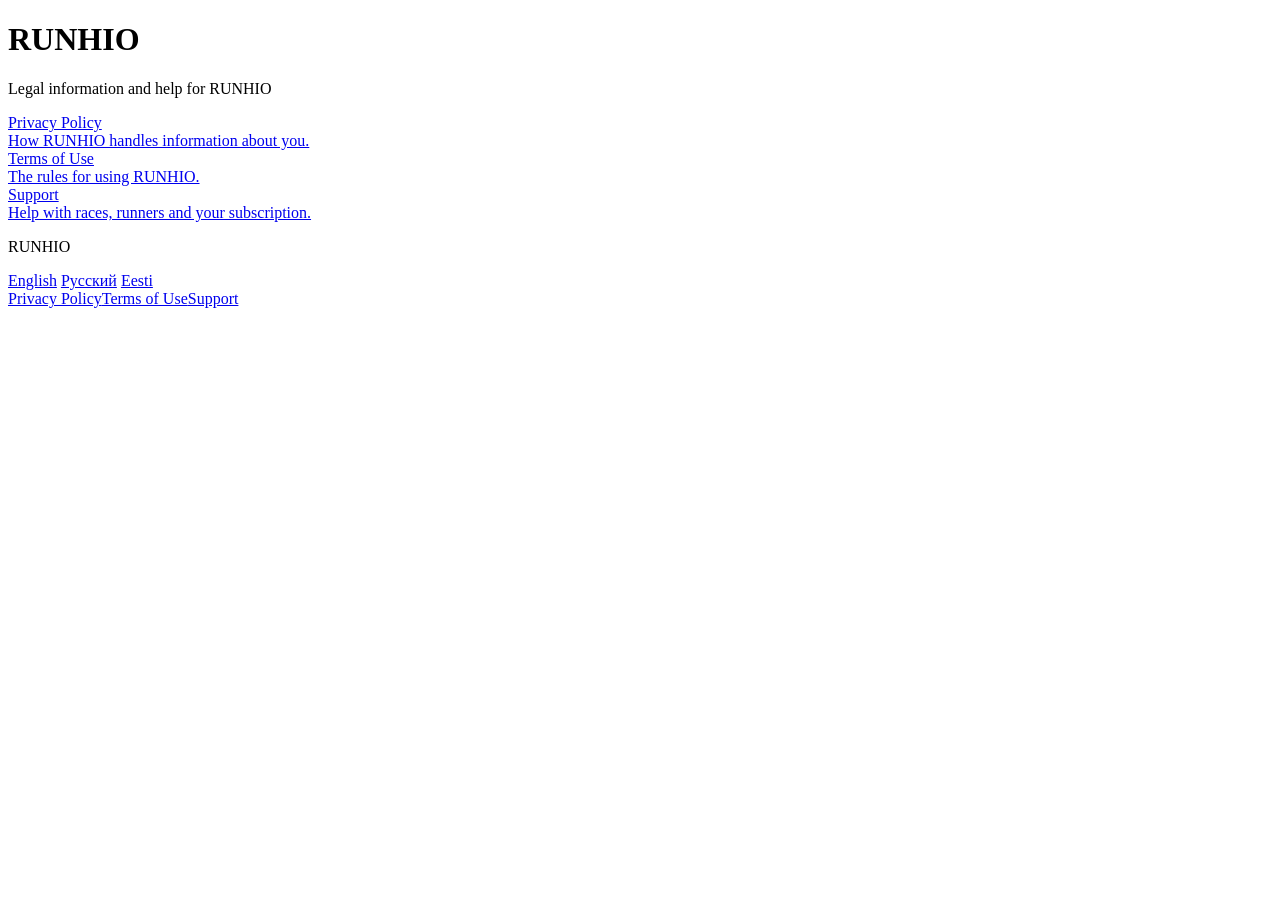
==== index.html @ 65a5cb05 "Publish RUNHIO legal site" ====
<!doctype html><html lang="en"><head><meta charset="utf-8"><meta name="viewport" content="width=device-width, initial-scale=1"><title>RUNHIO — Main page</title><link rel="stylesheet" href="landing.css"></head><body><main class="container"><h1>RUNHIO</h1><p class="subtitle">Legal information and help for RUNHIO</p><a class="card" href="privacy/index.html"><div class="title">Privacy Policy</div><div class="description">How RUNHIO handles information about you.</div></a><a class="card" href="terms/index.html"><div class="title">Terms of Use</div><div class="description">The rules for using RUNHIO.</div></a><a class="card" href="support/index.html"><div class="title">Support</div><div class="description">Help with races, runners and your subscription.</div></a><footer><p>RUNHIO</p><nav class="language-links" aria-label="Language"><a class="current" lang="en" href="index.html">English</a> <a class="" lang="ru" href="ru/index.html">Русский</a> <a class="" lang="et" href="et/index.html">Eesti</a></nav><nav class="navlinks" aria-label="RUNHIO pages"><a href="privacy/index.html">Privacy Policy</a><a href="terms/index.html">Terms of Use</a><a href="support/index.html">Support</a></nav></footer></main></body></html>
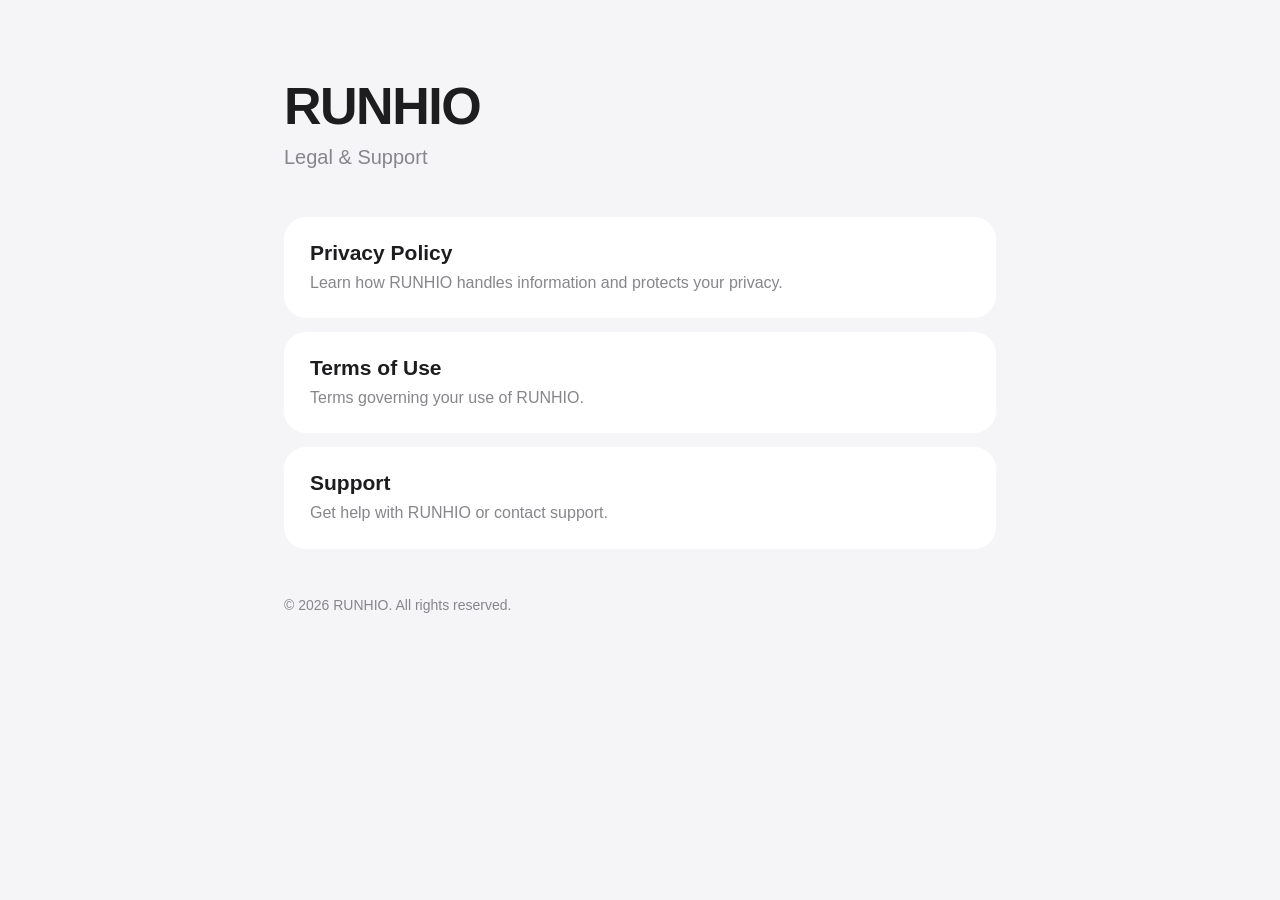
==== commit 97f91234: "Match RUNHIO legal pages to Stayhio layout (English only)" ====
--- a/index.html
+++ b/index.html
@@ -1 +1,123 @@
-<!doctype html><html lang="en"><head><meta charset="utf-8"><meta name="viewport" content="width=device-width, initial-scale=1"><title>RUNHIO — Main page</title><link rel="stylesheet" href="landing.css"></head><body><main class="container"><h1>RUNHIO</h1><p class="subtitle">Legal information and help for RUNHIO</p><a class="card" href="privacy/index.html"><div class="title">Privacy Policy</div><div class="description">How RUNHIO handles information about you.</div></a><a class="card" href="terms/index.html"><div class="title">Terms of Use</div><div class="description">The rules for using RUNHIO.</div></a><a class="card" href="support/index.html"><div class="title">Support</div><div class="description">Help with races, runners and your subscription.</div></a><footer><p>RUNHIO</p><nav class="language-links" aria-label="Language"><a class="current" lang="en" href="index.html">English</a> <a class="" lang="ru" href="ru/index.html">Русский</a> <a class="" lang="et" href="et/index.html">Eesti</a></nav><nav class="navlinks" aria-label="RUNHIO pages"><a href="privacy/index.html">Privacy Policy</a><a href="terms/index.html">Terms of Use</a><a href="support/index.html">Support</a></nav></footer></main></body></html>+<!DOCTYPE html>
+<html lang="en">
+<head>
+  <meta charset="UTF-8">
+  <meta name="viewport" content="width=device-width, initial-scale=1.0">
+
+  <title>RUNHIO — Legal & Support</title>
+
+  <style>
+    * {
+      box-sizing: border-box;
+    }
+
+    body {
+      margin: 0;
+      font-family: -apple-system, BlinkMacSystemFont, "SF Pro Text",
+                   "Helvetica Neue", Arial, sans-serif;
+      background: #f5f5f7;
+      color: #1d1d1f;
+    }
+
+    .container {
+      max-width: 760px;
+      margin: 0 auto;
+      padding: 80px 24px;
+    }
+
+    h1 {
+      font-size: 52px;
+      line-height: 1;
+      margin: 0 0 14px;
+      letter-spacing: -1.5px;
+    }
+
+    .subtitle {
+      font-size: 20px;
+      color: #86868b;
+      margin-bottom: 48px;
+    }
+
+    .card {
+      display: block;
+      background: #ffffff;
+      border-radius: 22px;
+      padding: 24px 26px;
+      margin-bottom: 14px;
+      text-decoration: none;
+      color: #1d1d1f;
+      transition: transform 0.15s ease;
+    }
+
+    .card:hover {
+      transform: scale(1.01);
+    }
+
+    .title {
+      font-size: 21px;
+      font-weight: 600;
+      margin-bottom: 6px;
+    }
+
+    .description {
+      font-size: 16px;
+      line-height: 1.45;
+      color: #86868b;
+    }
+
+    footer {
+      margin-top: 46px;
+      color: #86868b;
+      font-size: 14px;
+      line-height: 1.5;
+    }
+
+    @media (max-width: 600px) {
+      .container {
+        padding: 56px 20px;
+      }
+
+      h1 {
+        font-size: 44px;
+      }
+
+      .subtitle {
+        font-size: 18px;
+        margin-bottom: 36px;
+      }
+    }
+  </style>
+</head>
+
+<body>
+  <main class="container">
+    <h1>RUNHIO</h1>
+    <div class="subtitle">Legal &amp; Support</div>
+
+    <a class="card" href="privacy/">
+      <div class="title">Privacy Policy</div>
+      <div class="description">
+        Learn how RUNHIO handles information and protects your privacy.
+      </div>
+    </a>
+
+    <a class="card" href="terms/">
+      <div class="title">Terms of Use</div>
+      <div class="description">
+        Terms governing your use of RUNHIO.
+      </div>
+    </a>
+
+    <a class="card" href="support/">
+      <div class="title">Support</div>
+      <div class="description">
+        Get help with RUNHIO or contact support.
+      </div>
+    </a>
+
+    <footer>
+      © 2026 RUNHIO. All rights reserved.
+    </footer>
+  </main>
+</body>
+</html>
